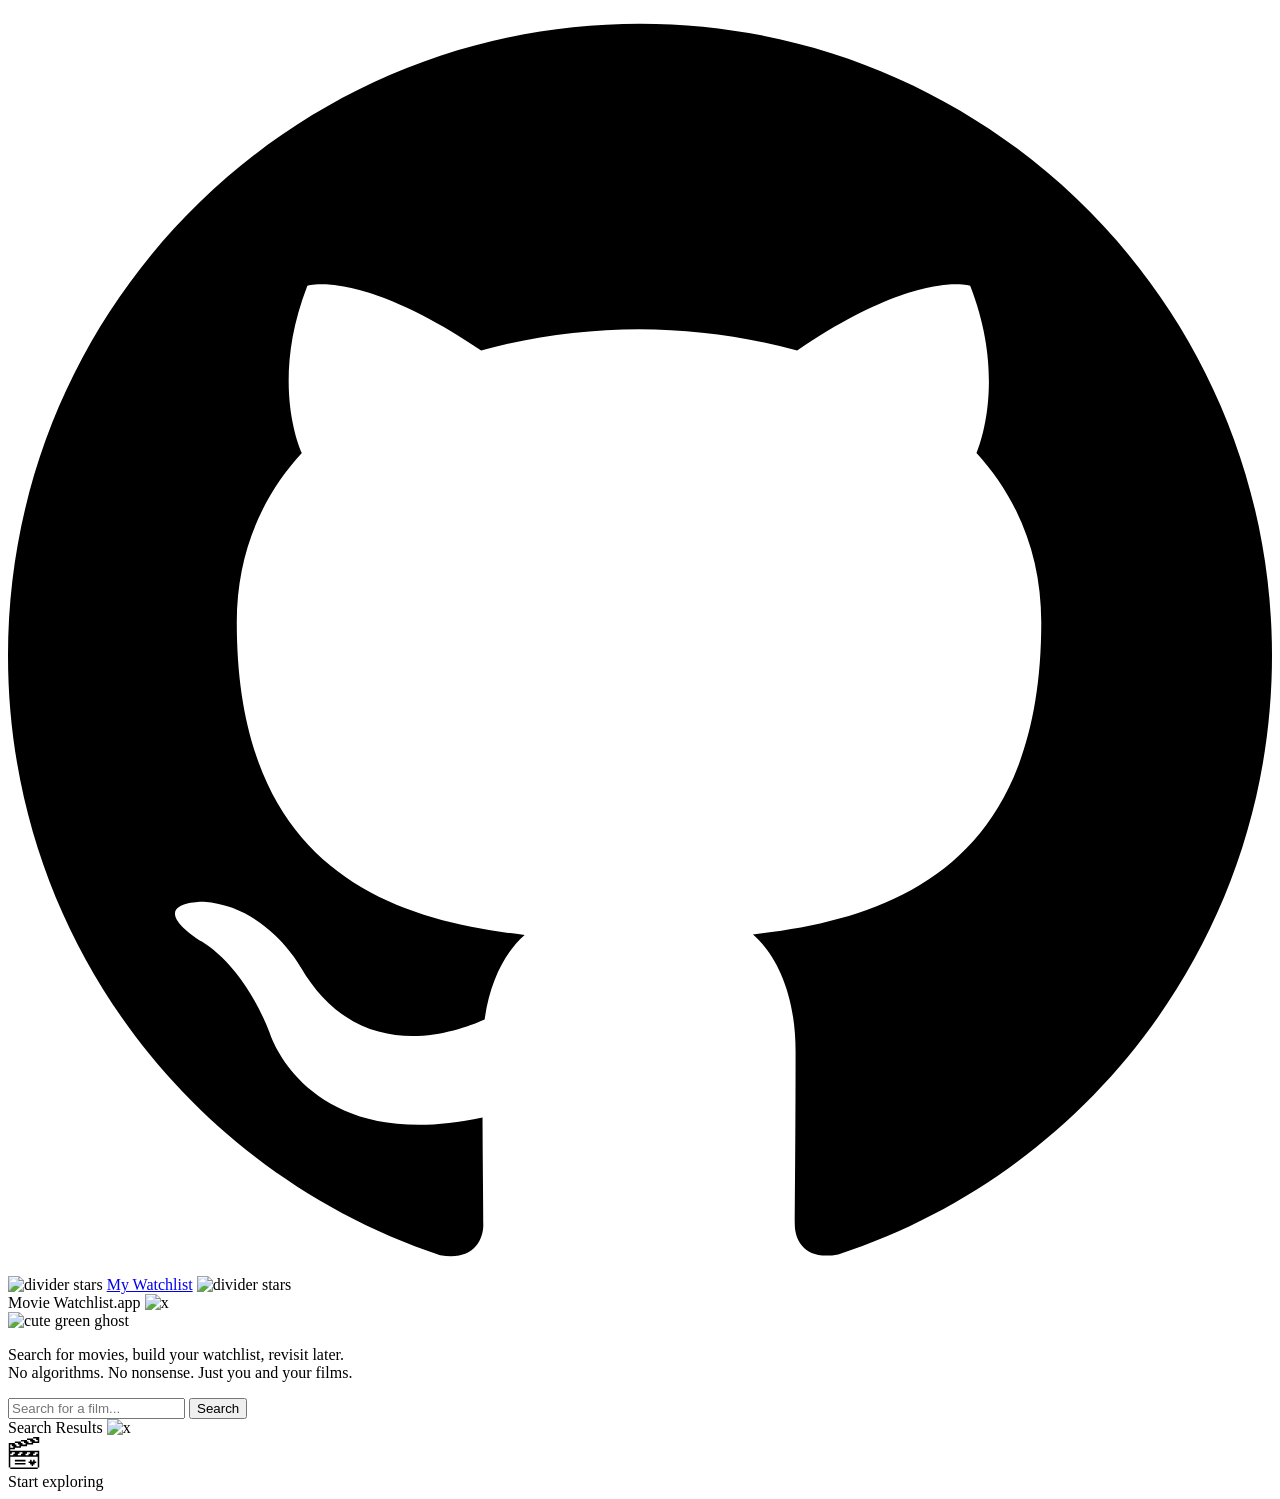
==== index.html @ 359c6794 "Create index.html" ====
<!DOCTYPE html>
<html lang="en">
    <head>
        <meta charset="UTF-8"/>
        <meta name="viewport" content="width=device-width, initial-scale=1.0" />
        <title>Movie Watchlist</title>
        <link rel="stylesheet" href="index.css">
    </head>
    <body>
        <!-- Github Corner -->
        <a
         href="https://github.com/Mukulsehrawat07"
         class="github-button"
         aria-label="View source on Github"
         target="_blank"
         rel="noopener">
         <svg role="img" viewBox="0 0 24 24" xmlns="http://www.w3.org/2000/svg">
         <title>© 2026 | Mukul</title>
         <path  
          d="M12 .297c-6.63 0-12 5.373-12 12 
             0 5.303 3.438 9.8 8.205 11.385.6.113.82-.258.82-.577 
             0-.285-.01-1.04-.015-2.04-3.338.724-4.042-1.61-4.042-1.61 
             C4.422 18.07 3.633 17.7 3.633 17.7 
             c-1.087-.744.084-.729.084-.729 
             1.205.084 1.838 1.236 1.838 1.236 
             1.07 1.835 2.809 1.305 3.495.998 
             .108-.776.417-1.305.76-1.605 
             -2.665-.3-5.466-1.332-5.466-5.93 
             0-1.31.465-2.38 1.235-3.22 
             -.135-.303-.54-1.523.105-3.176 
             0 0 1.005-.322 3.3 1.23 
             .96-.267 1.98-.399 3-.405 
             1.02.006 2.04.138 3 .405 
             2.28-1.552 3.285-1.23 3.285-1.23 
             .645 1.653.24 2.873.12 3.176 
             .765.84 1.23 1.91 1.23 3.22 
             0 4.61-2.805 5.625-5.475 5.92 
             .42.36.81 1.096.81 2.22 
             0 1.606-.015 2.896-.015 3.286 
             0 .315.21.69.825.57 
             C20.565 22.092 24 17.592 24 12.297 
             c0-6.627-5.373-12-12-12"
             />
         </svg>
        </a>
        <!-- GitHub Corner -->
        
        <div class="app">
            <header>
                <nav>
                    <img src="/imgs/pixl2.gif" alt="divider stars" />
                    <a href="watchlist.html">My Watchlist</a>
                    <img src="/imgs/pixl2.gif" alt="divider stars" />
                </nav>
                
                <div class="window-section">
                    <div class="window-title">
                        Movie Watchlist.app
                        <img class="win-icon" src="/imgs/win.webp" alt="x"/>
                    </div>
                    
                    <div class="window-main">
                        <span class="intro">
                            <img src="/imgs/pixl1.gif" alt="cute green ghost"/>
                            <p>
                                Search for movies, build your watchlist, revisit later.<br />
                                No algorithms. No nonsense. Just you and your films.
                            </p>
                        </span>
                        <div class="search-bar">
                            <input
                             type="search"
                             id="searchInput"
                             placeholder="Search for a film..."
                             />
                             <button id="searchBtn" type="button">Search</button>
                        </div>
                    </div>
                </div>
            </header>
            
            <main>
                <div class="window-section">
                    <div class="window-title">
                        Search Results
                        <img class="win-icon" src="/imgs/win.webp" alt="x" />
                    </div>
                    
                    <div class="window-main">
                        <div class="results" id="results">
                            <span class="message" id="message">
                                <svg  
                                  xmlns="http://www.w3.org/2000/svg"
                                  width="32"
                                  height="32"
                                  viewBox="0 0 32 32"
                                  >
                                   <path    
                                     fill="currentColor"
                                     d="M25.14 0v1.52h3.05v1.53h1.52v1.52h-3.04V3.05h-1.53V1.52h-6.09v1.53h3.04v1.52h1.53v1.52h-3.05V4.57h-1.52V3.05h-6.1v1.52H16v1.52h1.52v1.53h-3.04V6.09h-1.53V4.57H6.86v1.52H9.9v1.53h1.53v1.52H8.38V7.62H6.86V6.09H.76v24.38h1.53V19.81h27.42v10.66h1.53V13.71H2.29v-1.52h4.57v-1.53h6.09V9.14h6.1V7.62h6.09V6.09h6.1V0Zm0 16.76h1.53v-1.52h3.04v1.52h-1.52v1.52h-3.05Zm-7.62 0h1.53v-1.52h3.04v1.52h-1.52v1.52h-3.05Zm-7.62 0h1.53v-1.52h3.05v1.52h-1.53v1.52H9.9Zm-6.09 0v-1.52h3.05v1.52H5.33v1.52H2.29v-1.52Zm1.52-6.1H2.29V7.62h1.52v1.52h1.52ZM2.29 30.47h27.42V32H2.29Z" />
                                     <path 
                                     fill="currentColor"
                                     d="M26.67 22.86h-1.53v1.52h-1.52v-1.52h-1.53v1.52h-1.52v1.52h1.52v1.53h1.53v1.52h1.52v-1.52h1.53V25.9h1.52v-1.52h-1.52zM6.86 25.9h10.66v1.53H6.86Zm0-3.04h10.66v1.52H6.86Z"/>
                                </svg>
                                <br />Start exploring</span>
                        </div>
                    </div>
                </div>
            </main>
        </div>
      <script src="index.js"></script>
    </body>
</html>
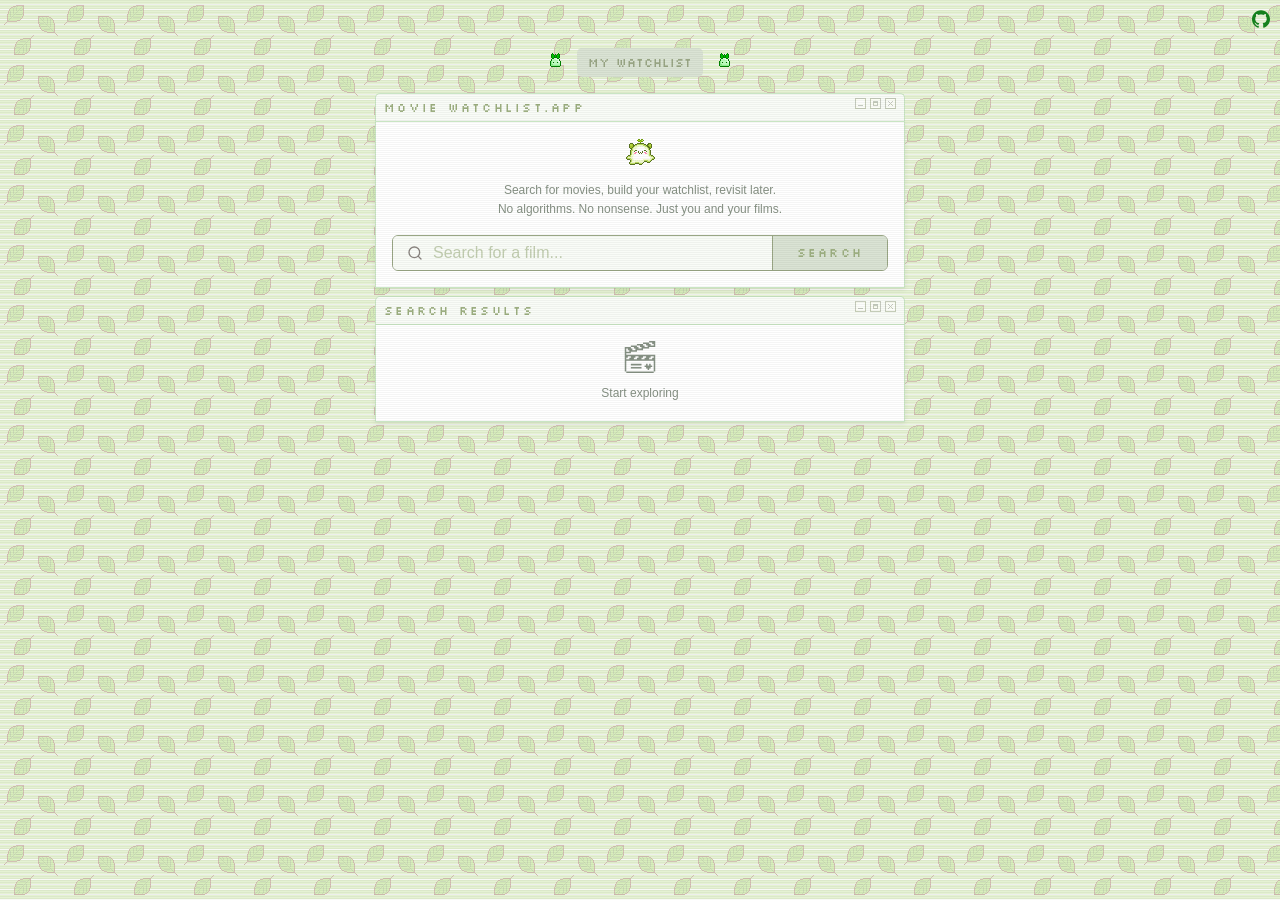
==== commit 7798f49d: "Update index.html" ====
--- a/index.html
+++ b/index.html
@@ -48,20 +48,20 @@
         <div class="app">
             <header>
                 <nav>
-                    <img src="/imgs/pixl2.gif" alt="divider stars" />
+                    <img src="imgs/pixl2.gif" alt="divider stars" />
                     <a href="watchlist.html">My Watchlist</a>
-                    <img src="/imgs/pixl2.gif" alt="divider stars" />
+                    <img src="imgs/pixl2.gif" alt="divider stars" />
                 </nav>
                 
                 <div class="window-section">
                     <div class="window-title">
                         Movie Watchlist.app
-                        <img class="win-icon" src="/imgs/win.webp" alt="x"/>
+                        <img class="win-icon" src="imgs/win.webp" alt="x"/>
                     </div>
                     
                     <div class="window-main">
                         <span class="intro">
-                            <img src="/imgs/pixl1.gif" alt="cute green ghost"/>
+                            <img src="imgs/pixl1.gif" alt="cute green ghost"/>
                             <p>
                                 Search for movies, build your watchlist, revisit later.<br />
                                 No algorithms. No nonsense. Just you and your films.
--- a/index.css
+++ b/index.css
@@ -0,0 +1,319 @@
+@import url('https://fonts.googleapis.com/css2?family=Silkscreen:wght@400;700&display=swap');
+
+:root {
+   /* fonts */
+    --font-silkscreen: "Silkscreen", sans-serif;
+    --font-body: Verdana, Geneva, Tahoma, sans-serif;
+
+    /* colours */
+    --color-bg: #e7f2d6;
+    --color-text: #869184;
+    --color-border: #c9e5c3;
+    --color-border-muted: #99a685;
+    --color-surface: #fff;
+    --color-surface-soft: #f9fcf7;
+    --color-surface-card: #f5f8f0;
+    --color-accent: #9daf81;
+    --color-accent-muted: #dae3d4;
+
+    /* font sizes */
+    --text-sm: 0.75rem;
+    --text-base: 0.875rem;
+    --text-md: 1rem;
+
+    /* spacing */
+    --space-xs: 0.25rem;
+    --space-sm: 0.5rem;
+    --space-md: 1rem;
+    --space-lg: 2.5rem;
+    --radius-sm: 5px;
+    --radius-md: 6px;
+}
+
+
+*,
+*::before,
+*::after {
+    box-sizing: border-box;
+    margin: 0;
+    padding: 0;
+}
+
+
+/* BASE */
+
+body {
+    background: var(--color-bg) url('/imgs/appbg.webp') repeat;
+    font-family: var(--font-body);
+    font-size: var(--text-sm);
+    line-height: 1.6;
+    color: var(--color-text);
+    display: flex;
+    flex-direction: column;
+    align-items: center;
+    min-height: 100vh;
+}
+
+/* CRT scanline overlay */
+
+body::before {
+    content: "";
+    position: fixed;
+    inset: 0;
+    background: repeating-linear-gradient(to bottom,
+                rgba(0, 0, 0, 0.04),
+                rgba(0, 0, 0, 0.04) 1px,
+                transparent 1px,
+                transparent 2px);
+    pointer-events: none;
+    z-index: 1000;
+}
+
+/* LAYOUT */
+
+.app {
+    width: 100%;
+    max-width: 550px;
+    display: flex;
+    flex-direction: column;
+    position: relative;
+    padding:  var(--space-lg) 0.625rem;
+}
+
+/* WINDOW STYLE */
+
+.window-title {
+    font-family: var(--font-silkscreen);
+    font-size: var(--text-sm);
+    color: var(--color-accent);
+    background-color: var(--color-surface-soft);
+    padding: var(--space-xs) var(--space-sm);
+    letter-spacing: 0.1875em;
+    border-radius: var(--radius-sm) var(--radius-sm) 0 0;
+    border: 1px solid var(--color-border);
+    border-bottom: 0;
+}
+
+.win-icon{
+    float: right;
+    opacity: 0.8;
+}
+
+.window-main{
+    background-color: var(--color-surface);
+    border: 1px solid var(--color-border);
+    box-shadow: 0 2px 5px rgba(0, 0, 0, 0.07);
+    padding: var(--space-md);
+    margin-bottom: var(--space-sm);
+}
+
+/* Header/Intro */
+
+.intro {
+    display: block;
+    text-align: center;
+}
+
+.intro p {
+    padding-top: var(--space-sm);
+}
+
+/* Search */
+
+.search-bar{
+    z-index: 10;
+    display: flex;
+    border-radius: var(--radius-md);
+    overflow: hidden;
+    border: 0.5px solid var(--color-border-muted);
+    margin-top: var(--space-md);
+}
+
+.search-bar input {
+    flex: 1;
+    padding: var(--space-sm) var(--space-md) var(--space-sm) 2.5rem;
+    border: none;
+    background-color: var(--color-surface-soft);
+    font-size: var(--text-md);
+    outline: none;
+    background-image: url("data:image/svg+xml,%3Csvg xmlns='http://www.w3.org/2000/svg' width='16' height='16' viewBox='0 0 24 24' fill='none' stroke='%238a8580' stroke-width='2' stroke-linecap='round' stroke-linejoin='round'%3E%3Ccircle cx='11' cy='11' r='8'/%3E%3Cpath d='m21 21-4.35-4.35'/%3E%3C/svg%3E");
+    background-repeat: no-repeat;
+    background-position: 0.875rem center;
+}
+
+.search-bar input::placeholder {
+    color: var(--color-accent);
+    opacity: 0.6;
+}
+
+.search-bar button {
+     font-family: var(--font-silkscreen);
+    font-size: var(--text-sm);
+    padding: var(--space-sm) 1.5rem;
+    background-color: var(--color-accent-muted);
+    color: var(--color-accent);
+    border: none;
+    border-left: 1px solid var(--color-border-muted);
+    letter-spacing: 0.1875em;
+    cursor: pointer;
+}
+
+.search-bar button:hover{
+    background-color: var(--color-accent);
+    color: var(--color-accent-muted);
+}
+
+/* Nav */
+
+nav {
+    margin-bottom: var(--space-sm);
+    text-align: center;
+    padding: var(--space-sm);
+}
+
+nav a {
+    margin: 0 0.625rem;
+    text-decoration: none;
+}
+
+/*  Shared: nav/watchlist */
+
+nav a,
+.watchlist-btn {
+    font-family: var(--font-silkscreen);
+    font-size: var(--text-sm);
+    display: inline-block;
+    color: var(--color-border-muted);
+    border-radius: var(--radius-sm);
+    padding: var(--space-xs) 0.625rem;
+    background: var(--color-accent-muted);
+    border: 1px dotted var(--color-accent-muted);
+} 
+
+nav a:hover,
+.watchlist-btn:hover {
+    color: var(--color-accent-muted);
+    background-color: var(--color-border-muted);
+}
+
+/* Film Cards */
+
+.film-card {
+    display: flex;
+    gap: 0.875rem;
+    padding: 0.625rem;
+    border: 1px solid var(--color-border);
+    background-color: var(--color-surface-card);
+    margin-bottom: var(--space-sm);
+    align-items: flex-start;
+}
+
+.left-container {
+    max-width: 100px;
+}
+
+.film-card img {
+    max-width: 100px;
+    object-fit: cover;
+    border-radius: var(--radius-sm);
+}
+
+.film-info {
+    display: flex;
+    flex-direction: column;
+    gap: 0.375rem;
+    align-self: flex-start;
+}
+
+.film-title-row {
+    display: flex;
+    align-items: center;
+    gap: 0.625rem;
+    flex-wrap: wrap;
+}
+
+.film-info h2 {
+    text-transform: uppercase;
+    font-size: var(--text-md);
+}
+
+.rating {
+    display: flex;
+    align-items: center;
+    gap: 0.25em;
+    color: goldenrod;
+}
+
+.rating svg {
+    width: 0.8125em;
+    height: 0.8125em;
+}
+
+.meta-row {
+    display: flex;
+    align-items: center;
+    gap: 0.5em;
+    flex-wrap: wrap;
+}
+
+.dot {
+    width: 3px;
+    height: 3px;
+    border-radius: 50%;
+    background: green;
+    display: inline-block;
+}
+
+.synopsis {
+    line-height: 1.6;
+}
+
+.watchlist-btn {
+    text-align: center;
+    width: 100%;
+}
+
+.watchlist-btn svg {
+    width: 0.875em;
+    height: 0.875em;
+    display: block;
+    margin: auto;
+}
+
+/* Empty State */
+
+.message {
+    margin: auto;
+    text-align: center;
+    width: 70%;
+    line-height: 2;
+    display: block;
+}
+
+.message img {
+    margin: auto;
+    display: block;
+}
+
+/* Github Button */
+
+.github-button {
+    position: absolute;
+    top: 0.625rem;
+    right: 0.625rem;
+    width: 1.125rem;
+    height: 1.125rem;
+    color: #14801c;
+    z-index: 1000;
+}
+
+.github-button svg {
+    fill: currentColor;
+    width: 100%;
+    height: 100%;
+    transition: color 0.3s ease;
+}
+
+.github-button:hover {
+    color: #0366d6;
+}
